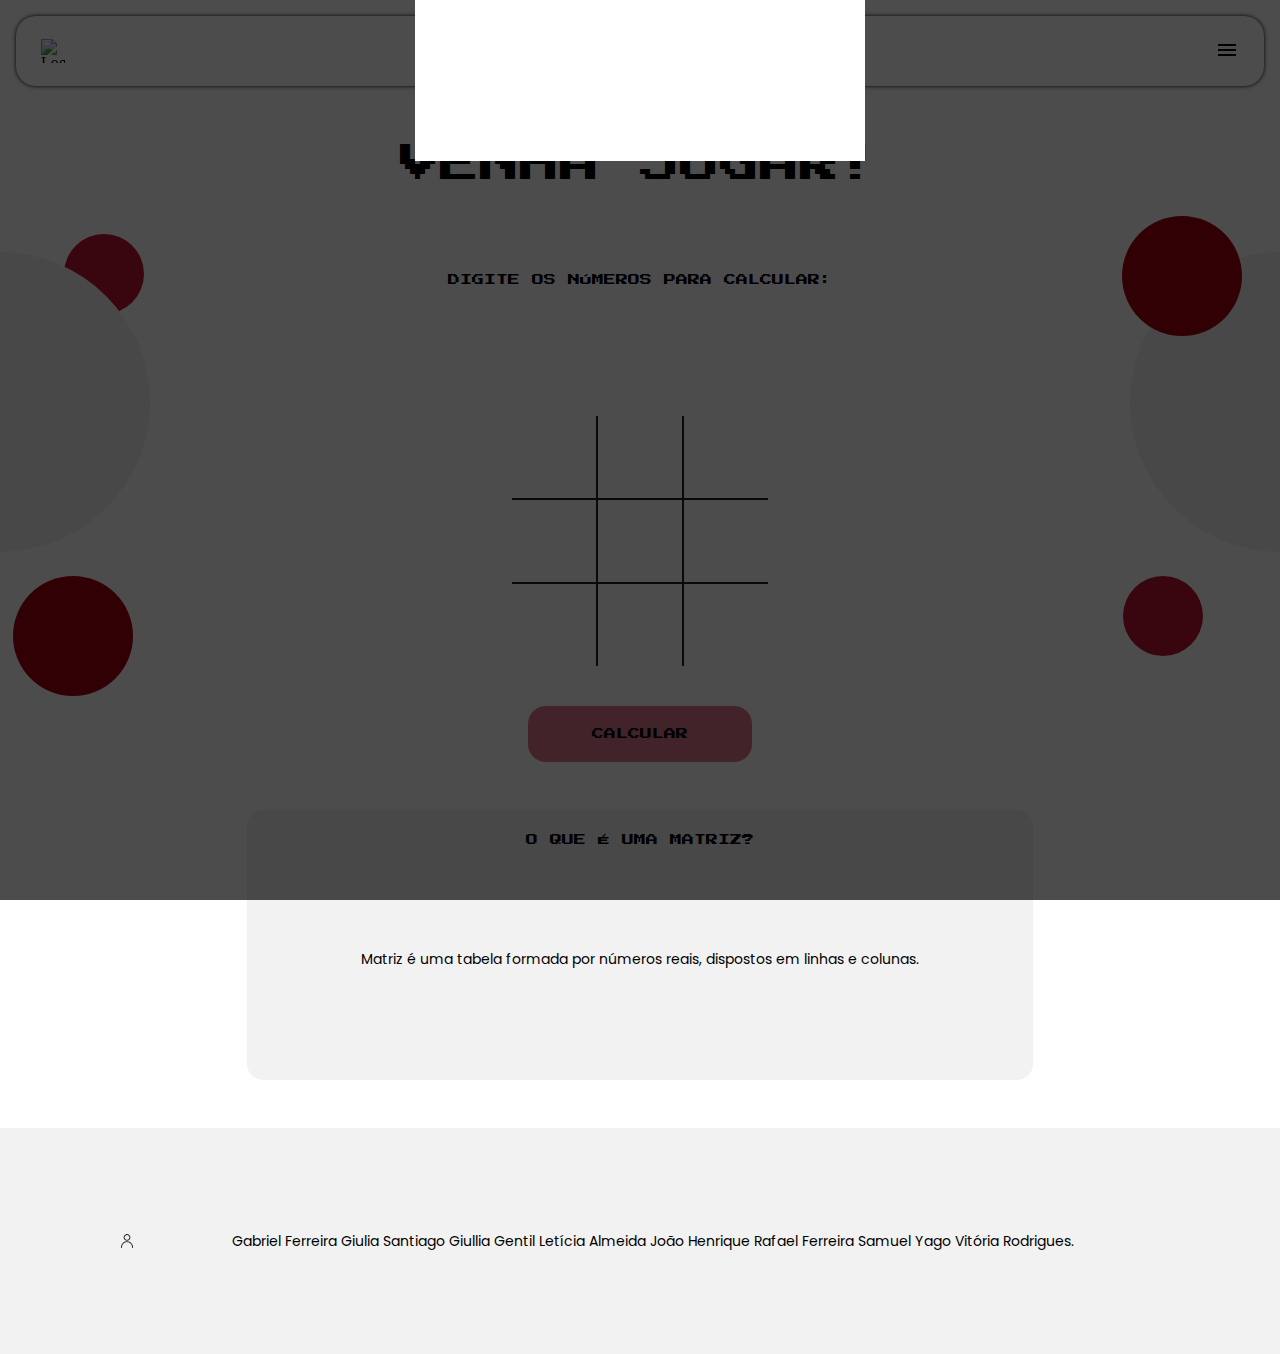
==== index.html @ 77f6a639 "Arrumei, fonte" ====
<!DOCTYPE html>
<html lang="pt-br">
<head>
    <meta charset="UTF-8">
    <meta name="viewport" content="width=device-width, initial-scale=1.0">
    <meta name="theme-color" content="#000">
    <link rel="shortcut icon" href="imagens/favicon.ico" type="image/x-icon">
    <link rel="stylesheet" href="./css/main.css">
    <title>MasterGame | Matriz</title>
    <link rel="stylesheet" href="./css/main.css">
    <script src="js/main.js"></script>
    <link rel="stylesheet" href="https://fonts.googleapis.com/css2?family=Material+Symbols+Outlined:opsz,wght,FILL,GRAD@20..48,100..700,0..1,-50..200" />
</head>
<body>
    <header>
        <section>
            <div class="popup" id="popup-1">
                <div class="overlay"></div>
                <div class="content">

                </div>
            </div>
        </section>
        <nav>
            <img class="logo" src="imagens/favicon.ico" alt="Logo MasterGame">
            <div class="minhaLogo">Master<span class="gradientGame">Game</span></div>
            <ul class="menu">
                <li>
                    <span class="material-symbols-outlined">menu</span>
                </li>
            </ul>
        </nav>
    </header>
    <main>
        <section id="title">
            <h1 class="titulo">VENHA JOGAR!</h1>
            <p class="text-subt">DIGITE OS NÚMEROS PARA CALCULAR:</p>
        </section>
        <section id="jogo">
            <div class="c1"></div>
            <div class="c2"></div>
            <div class="c3"></div>
            <div id="resultado">
                
            </div>
            <div id="matriz">
                <form action="a">
                    <input class="btl" type="number" name="" id="a1">
                    <input class="bt" type="number" name="" id="a2">
                    <input class="btr" type="number" name="" id="a3">
                </form>
                <form action="b">
                    <input class="bl" type="number" name="" id="b1">
                    <input type="number" name="" id="b2">
                    <input class="br" type="number" name="" id="b3">
                </form>
                <form action="c">
                    <input class="bbl" type="number" name="" id="c1">
                    <input class="bb" type="number" name="" id="c2">
                    <input class="bbr" type="number" name="" id="c3">
                </form>
            </div>
            <div class="c4"></div>
            <div class="c5"></div>
            <div class="c6"></div>
        </section>
        <section id="btn_game">
            <button class="text-subt btn btn_calculo" id="btn_C" onclick="matriz()">CALCULAR</button>
            <button class="text-subt btn btn_voltar" id="btn_V" onclick="voltar()">VOLTAR</button>
        </section>
        <section class="minhaMatriz">
            <h3 class="text-subt">O QUE É UMA MATRIZ?</h3>
            <p id="oqe" class="text">Matriz é uma tabela formada por números reais, dispostos em linhas e colunas.</p>
        </section>
    </main>
    <footer>
        <img id="icon" src="imagens/icon-svg.png" alt="">
        <p class="text">Gabriel Ferreira   Giulia Santiago  Giullia Gentil  Letícia Almeida  João Henrique  Rafael Ferreira  Samuel Yago  Vitória Rodrigues.</p>
    </footer>
</body>
</html>
---- css/main.css ----
/*base*/
@import url('base/reset.css');
@import url('base/tipography.css');
@import url('base/variaveis.css');

/*layout*/
@import url('layout/footer.css');
@import url('layout/main.css');
@import url('layout/nav.css');
@import url('layout/section_btn.css');
@import url('layout/section_jogo.css');
@import url('./layout/header.css');
@import url('layout/bodyemain.css');
@import url('layout/matriz.css');
@import url('layout/section_resultado.css');
@import url('layout/sobrenos.css');

/*module*/
@import url('module/button.css');
@import url('module/circle.css');
---- css/main.css ----
/*base*/
@import url('base/reset.css');
@import url('base/tipography.css');
@import url('base/variaveis.css');

/*layout*/
@import url('layout/footer.css');
@import url('layout/main.css');
@import url('layout/nav.css');
@import url('layout/section_btn.css');
@import url('layout/section_jogo.css');
@import url('./layout/header.css');
@import url('layout/bodyemain.css');
@import url('layout/matriz.css');
@import url('layout/section_resultado.css');
@import url('layout/sobrenos.css');

/*module*/
@import url('module/button.css');
@import url('module/circle.css');
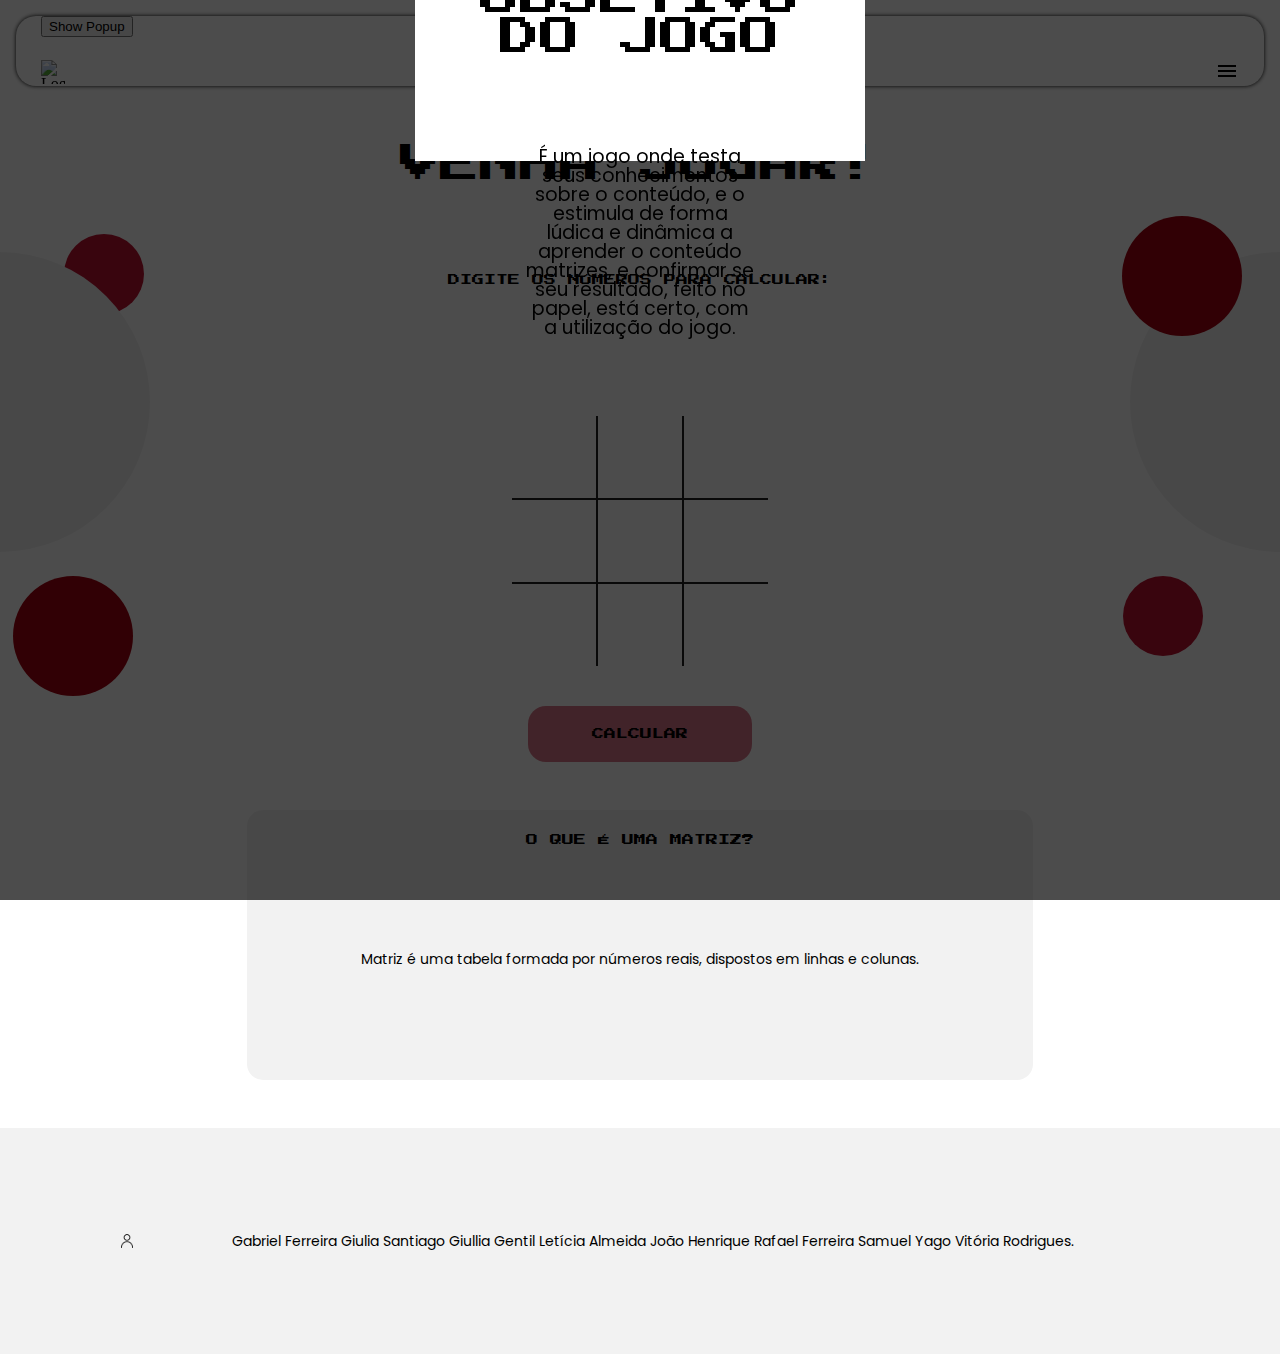
==== commit 81da06c3: "Merge branch 'main' of https://github.com/johegenesio/mastergame" ====
--- a/index.html
+++ b/index.html
@@ -17,9 +17,13 @@
             <div class="popup" id="popup-1">
                 <div class="overlay"></div>
                 <div class="content">
-
+                    <div class="close-btn" onclick="togglepopup()">&times;
+                </div>
+                    <h1>OBJETIVO DO JOGO</h1>
+                    <p>É um jogo onde testa seus conhecimentos sobre o conteúdo, e o estimula de forma lúdica e dinâmica a aprender o conteúdo matrizes, e confirmar se seu resultado, feito no papel, está certo, com a utilização do jogo.</p>
                 </div>
             </div>
+            <button onclick="togglepopup()">Show Popup</button>
         </section>
         <nav>
             <img class="logo" src="imagens/favicon.ico" alt="Logo MasterGame">
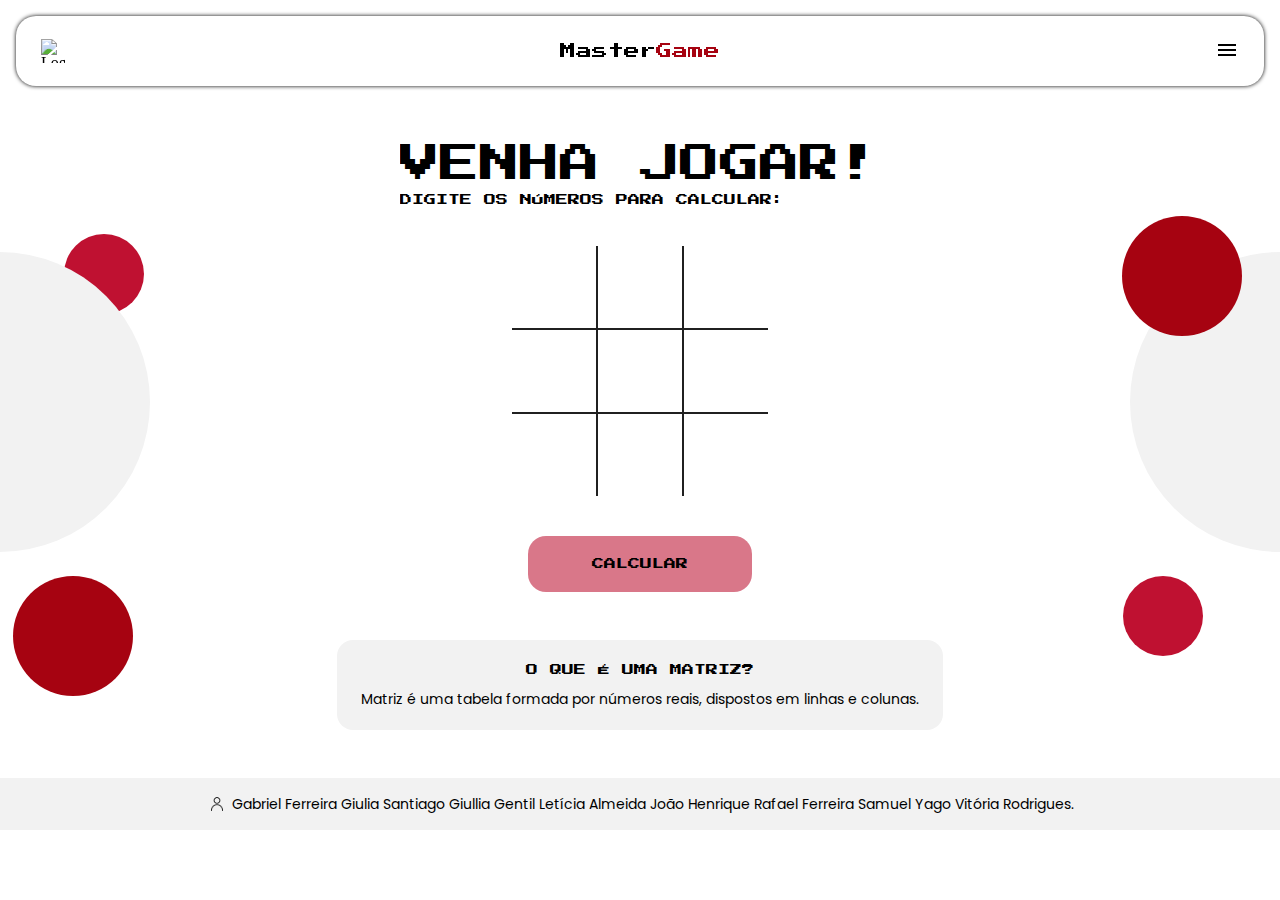
==== commit 1f172c4f: "." ====
--- a/index.html
+++ b/index.html
@@ -13,18 +13,6 @@
 </head>
 <body>
     <header>
-        <section>
-            <div class="popup" id="popup-1">
-                <div class="overlay"></div>
-                <div class="content">
-                    <div class="close-btn" onclick="togglepopup()">&times;
-                </div>
-                    <h1>OBJETIVO DO JOGO</h1>
-                    <p>É um jogo onde testa seus conhecimentos sobre o conteúdo, e o estimula de forma lúdica e dinâmica a aprender o conteúdo matrizes, e confirmar se seu resultado, feito no papel, está certo, com a utilização do jogo.</p>
-                </div>
-            </div>
-            <button onclick="togglepopup()">Show Popup</button>
-        </section>
         <nav>
             <img class="logo" src="imagens/favicon.ico" alt="Logo MasterGame">
             <div class="minhaLogo">Master<span class="gradientGame">Game</span></div>
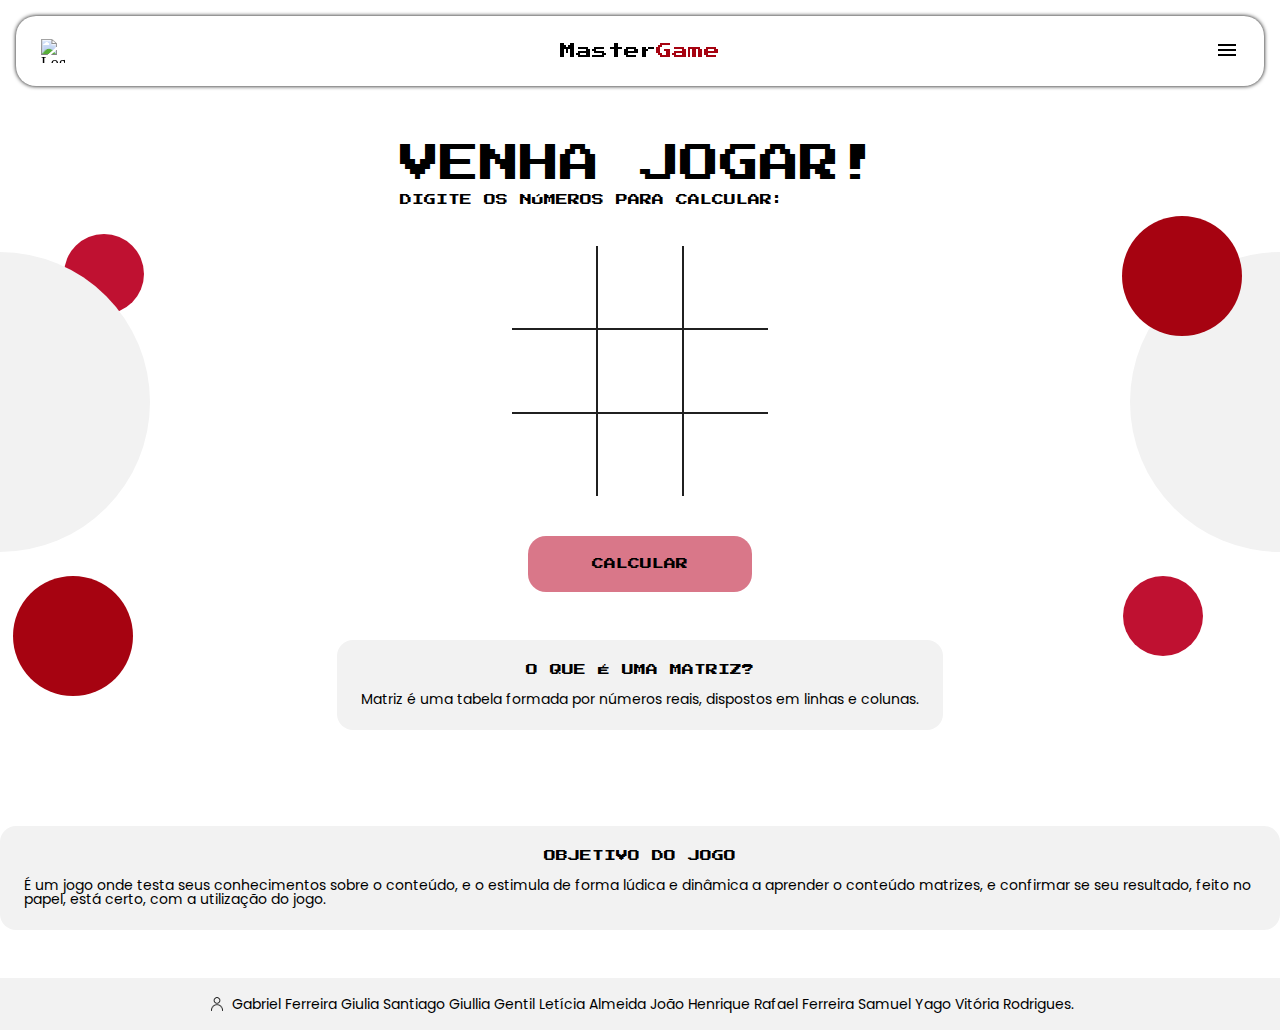
==== commit effd62b3: "." ====
--- a/index.html
+++ b/index.html
@@ -64,6 +64,10 @@
             <h3 class="text-subt">O QUE É UMA MATRIZ?</h3>
             <p id="oqe" class="text">Matriz é uma tabela formada por números reais, dispostos em linhas e colunas.</p>
         </section>
+        <section class="objetivo">
+            <h3 class="text-subt">OBJETIVO DO JOGO</h3>
+            <p id="objetivo" class="text">É um jogo onde testa seus conhecimentos sobre o conteúdo, e o estimula de forma lúdica e dinâmica a aprender o conteúdo matrizes, e confirmar se seu resultado, feito no papel, está certo, com a utilização do jogo.</p>
+        </section>
     </main>
     <footer>
         <img id="icon" src="imagens/icon-svg.png" alt="">
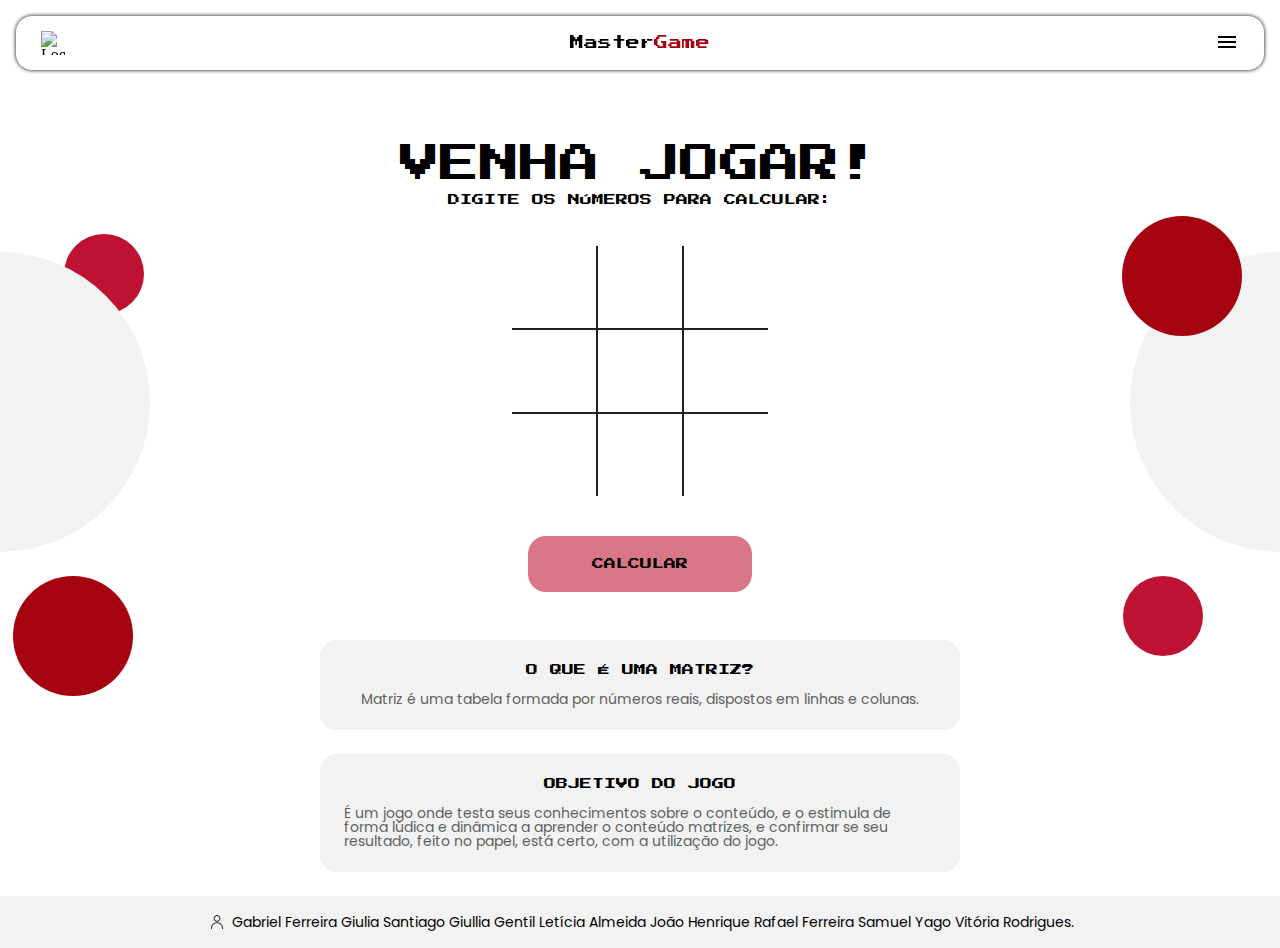
==== commit 60d4d659: "O fim de quase" ====
--- a/index.html
+++ b/index.html
@@ -1,26 +1,45 @@
 <!DOCTYPE html>
 <html lang="pt-br">
+
 <head>
     <meta charset="UTF-8">
     <meta name="viewport" content="width=device-width, initial-scale=1.0">
     <meta name="theme-color" content="#000">
     <link rel="shortcut icon" href="imagens/favicon.ico" type="image/x-icon">
-    <link rel="stylesheet" href="./css/main.css">
     <title>MasterGame | Matriz</title>
     <link rel="stylesheet" href="./css/main.css">
-    <script src="js/main.js"></script>
-    <link rel="stylesheet" href="https://fonts.googleapis.com/css2?family=Material+Symbols+Outlined:opsz,wght,FILL,GRAD@20..48,100..700,0..1,-50..200" />
+    <script src="js/main.js" defer></script>
+    <link rel="stylesheet"
+        href="https://fonts.googleapis.com/css2?family=Material+Symbols+Outlined:opsz,wght,FILL,GRAD@20..48,100..700,0..1,-50..200" />
 </head>
+
 <body>
     <header>
         <nav>
             <img class="logo" src="imagens/favicon.ico" alt="Logo MasterGame">
             <div class="minhaLogo">Master<span class="gradientGame">Game</span></div>
             <ul class="menu">
-                <li>
-                    <span class="material-symbols-outlined">menu</span>
+                <li id="menuIcon">
+                    <span class="material-symbols-outlined" >menu</span>
                 </li>
             </ul>
+            <div class="menu-content" id="menuContent">
+                <div class="fechar" id="menuFechar">
+                    <span class="material-symbols-outlined">close</span>
+                </div>
+                <div class="caminhos">
+                    <ul class="list_link_menu">
+                        <li class="link_menu">
+                            <a class="text link_menu" href="./home.html">Home<span
+                                    class="material-symbols-outlined">home</span></a>
+                        </li>
+                        <li class="link_menu">
+                            <a class="text link_menu" href="./sobre.html">Sobre<span
+                                    class="material-symbols-outlined">login</span></a>
+                        </li>
+                    </ul>
+                </div>
+            </div>
         </nav>
     </header>
     <main>
@@ -33,7 +52,7 @@
             <div class="c2"></div>
             <div class="c3"></div>
             <div id="resultado">
-                
+
             </div>
             <div id="matriz">
                 <form action="a">
@@ -66,12 +85,16 @@
         </section>
         <section class="objetivo">
             <h3 class="text-subt">OBJETIVO DO JOGO</h3>
-            <p id="objetivo" class="text">É um jogo onde testa seus conhecimentos sobre o conteúdo, e o estimula de forma lúdica e dinâmica a aprender o conteúdo matrizes, e confirmar se seu resultado, feito no papel, está certo, com a utilização do jogo.</p>
+            <p id="objetivo" class="text">É um jogo onde testa seus conhecimentos sobre o conteúdo, e o estimula de
+                forma lúdica e dinâmica a aprender o conteúdo matrizes, e confirmar se seu resultado, feito no papel,
+                está certo, com a utilização do jogo.</p>
         </section>
     </main>
     <footer>
         <img id="icon" src="imagens/icon-svg.png" alt="">
-        <p class="text">Gabriel Ferreira   Giulia Santiago  Giullia Gentil  Letícia Almeida  João Henrique  Rafael Ferreira  Samuel Yago  Vitória Rodrigues.</p>
+        <p class="text">Gabriel Ferreira Giulia Santiago Giullia Gentil Letícia Almeida João Henrique Rafael Ferreira
+            Samuel Yago Vitória Rodrigues.</p>
     </footer>
 </body>
+
 </html>--- a/css/main.css
+++ b/css/main.css
@@ -14,7 +14,12 @@
 @import url('layout/matriz.css');
 @import url('layout/section_resultado.css');
 @import url('layout/sobrenos.css');
+@import url('layout/section_title.css');
+@import url('layout/section_oqe_obj.css');
 
 /*module*/
 @import url('module/button.css');
-@import url('module/circle.css');+@import url('module/circle.css');
+@import url('module/menu.css');
+
+
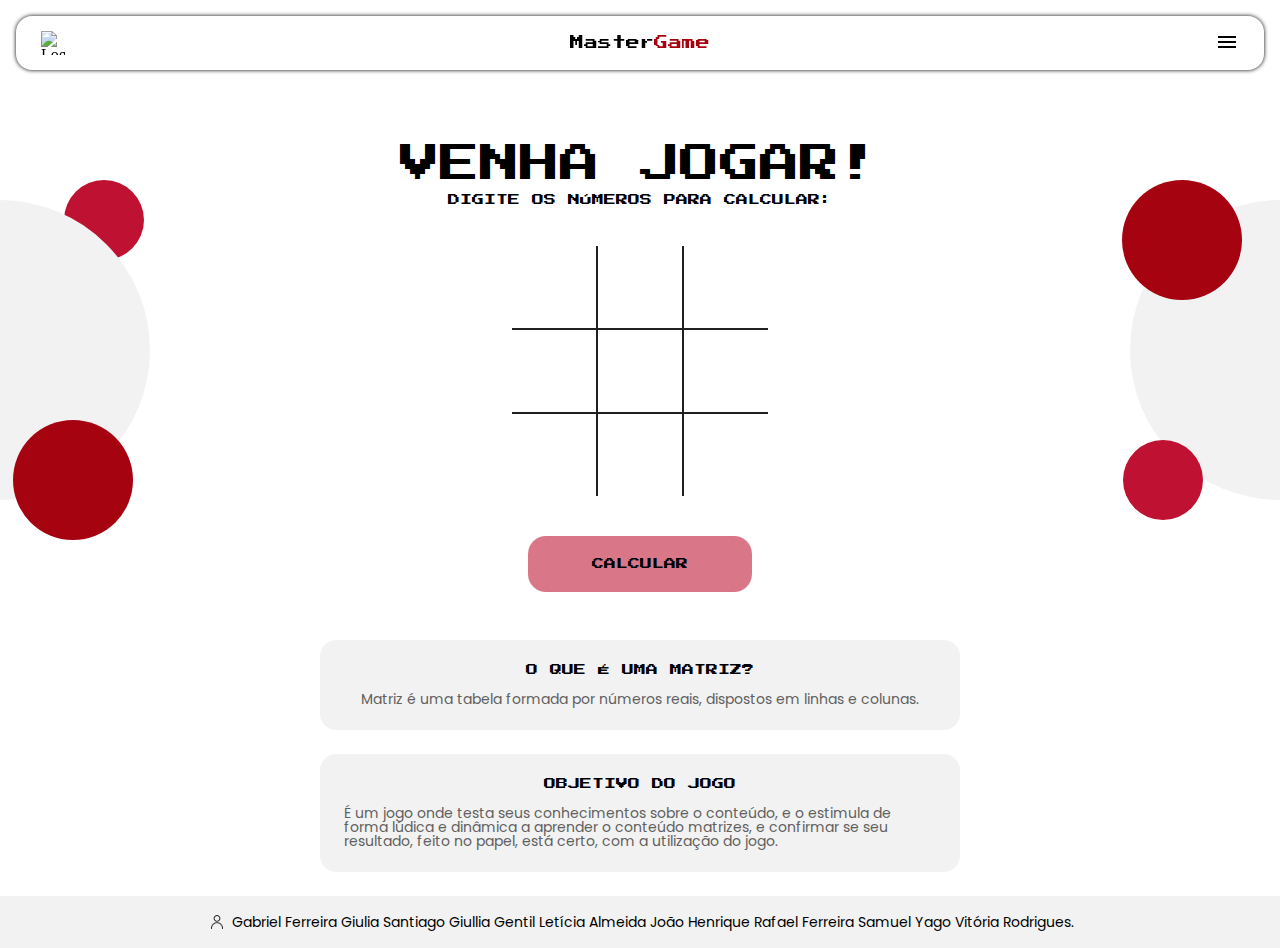
==== commit f46a636e: "Sobre, contato" ====
--- a/index.html
+++ b/index.html
@@ -30,7 +30,7 @@
                 <div class="caminhos">
                     <ul class="list_link_menu">
                         <li class="link_menu">
-                            <a class="text link_menu" href="./home.html">Home<span
+                            <a class="text link_menu" href="./home.html">Página Inicial<span
                                     class="material-symbols-outlined">home</span></a>
                         </li>
                         <li class="link_menu">
--- a/css/main.css
+++ b/css/main.css
@@ -9,17 +9,19 @@
 @import url('layout/nav.css');
 @import url('layout/section_btn.css');
 @import url('layout/section_jogo.css');
-@import url('./layout/header.css');
+@import url('layout/header.css');
 @import url('layout/bodyemain.css');
 @import url('layout/matriz.css');
 @import url('layout/section_resultado.css');
 @import url('layout/sobrenos.css');
 @import url('layout/section_title.css');
+@import url('layout/section_contato.css');
 @import url('layout/section_oqe_obj.css');
 
 /*module*/
 @import url('module/button.css');
 @import url('module/circle.css');
 @import url('module/menu.css');
+@import url('module/input.css');
 
 
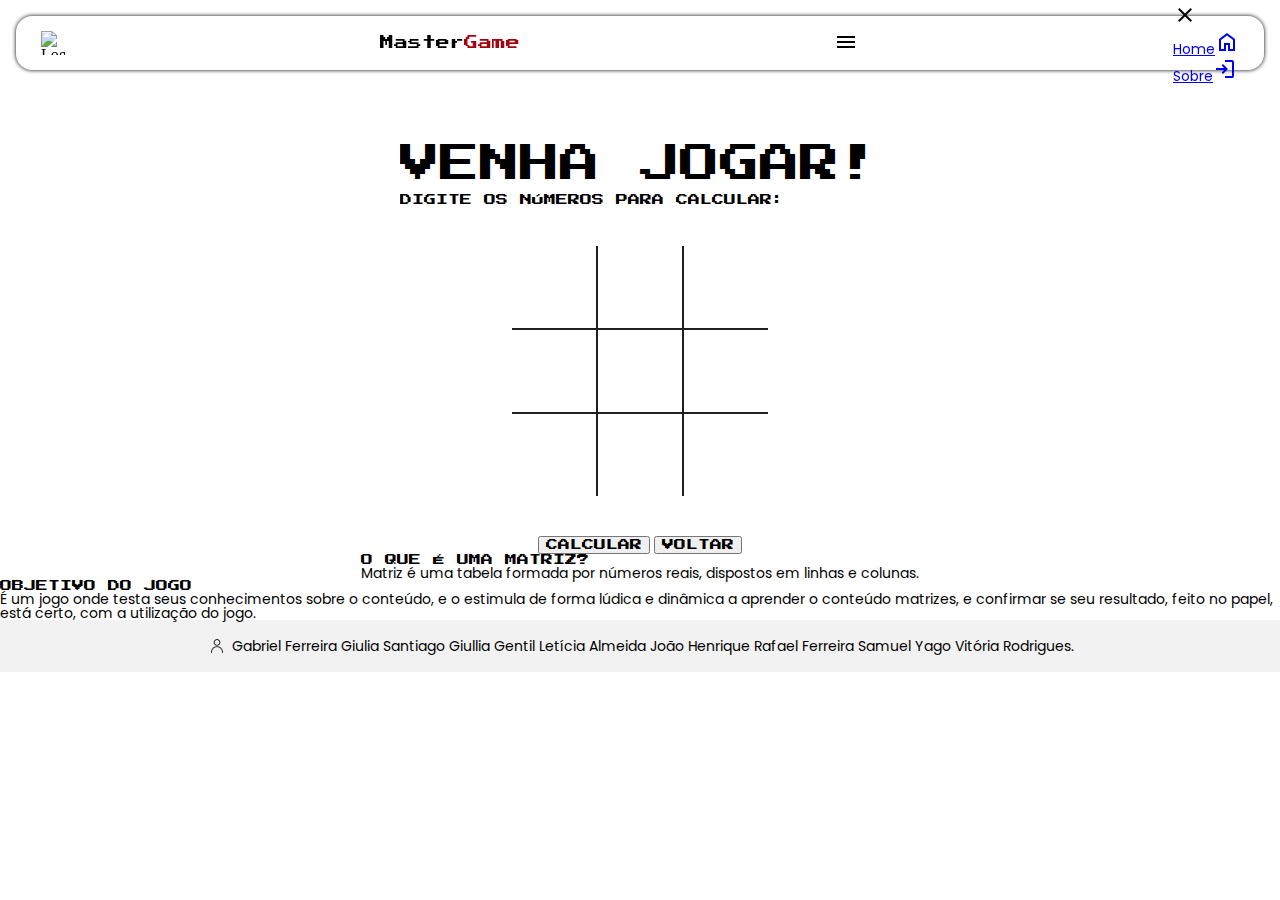
==== commit 27fa3ec3: "Ataulização" ====
--- a/index.html
+++ b/index.html
@@ -30,7 +30,7 @@
                 <div class="caminhos">
                     <ul class="list_link_menu">
                         <li class="link_menu">
-                            <a class="text link_menu" href="./home.html">Página Inicial<span
+                            <a class="text link_menu" href="./home.html">Home<span
                                     class="material-symbols-outlined">home</span></a>
                         </li>
                         <li class="link_menu">
--- a/css/main.css
+++ b/css/main.css
@@ -9,19 +9,22 @@
 @import url('layout/nav.css');
 @import url('layout/section_btn.css');
 @import url('layout/section_jogo.css');
-@import url('layout/header.css');
+@import url('./layout/header.css');
 @import url('layout/bodyemain.css');
 @import url('layout/matriz.css');
 @import url('layout/section_resultado.css');
 @import url('layout/sobrenos.css');
+<<<<<<< HEAD
+@import url('layout/banner.css');
+=======
 @import url('layout/section_title.css');
-@import url('layout/section_contato.css');
 @import url('layout/section_oqe_obj.css');
+>>>>>>> eac2e5dfcd72e402a5f02ebc76dad93554e4971f
 
 /*module*/
 @import url('module/button.css');
 @import url('module/circle.css');
 @import url('module/menu.css');
-@import url('module/input.css');
 
 
+
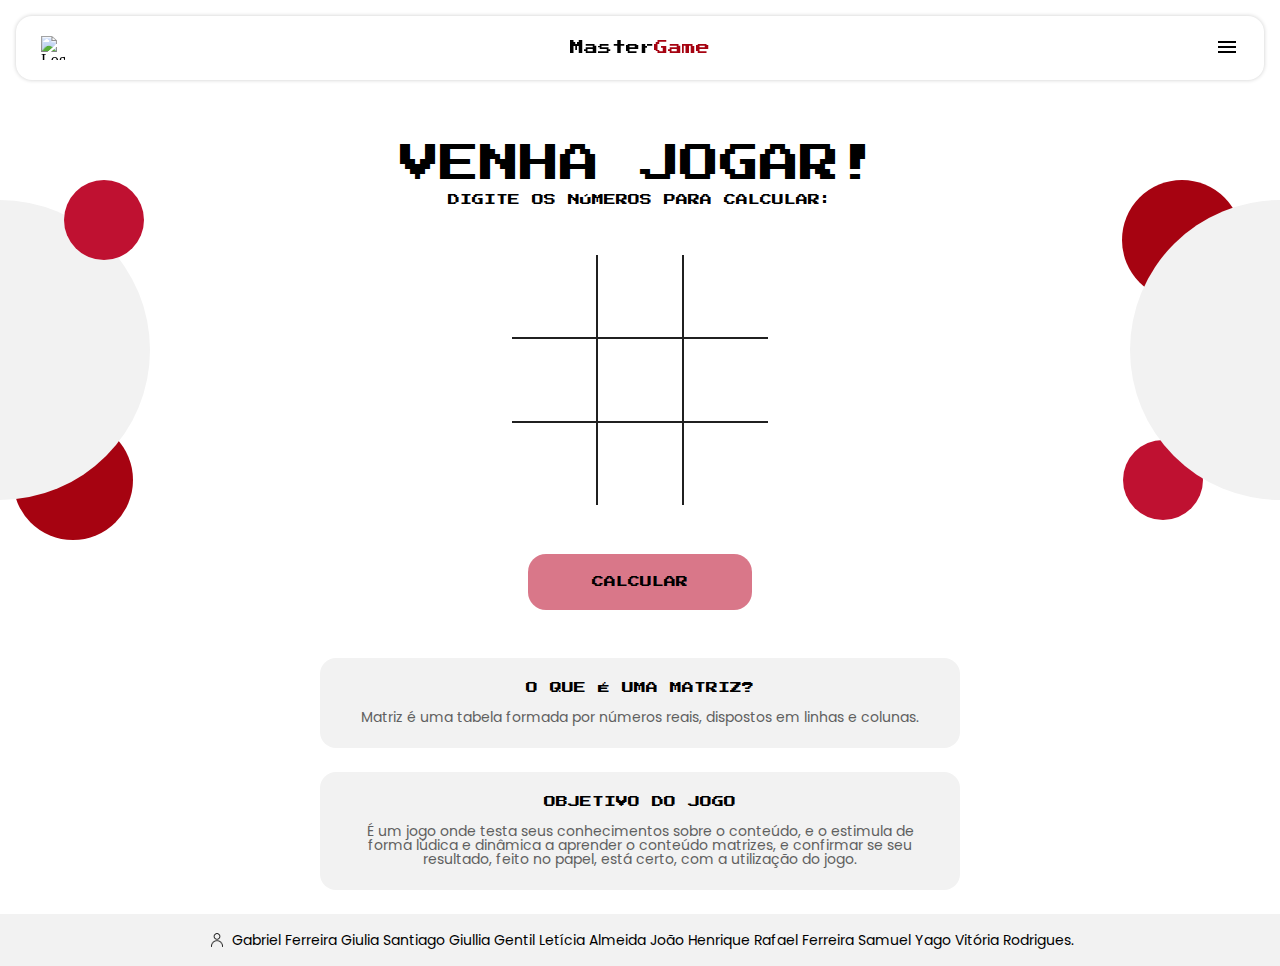
==== commit 2966b1de: "." ====
--- a/index.html
+++ b/index.html
@@ -30,8 +30,8 @@
                 <div class="caminhos">
                     <ul class="list_link_menu">
                         <li class="link_menu">
-                            <a class="text link_menu" href="./home.html">Home<span
-                                    class="material-symbols-outlined">home</span></a>
+                            <a class="text link_menu" href="./index.html">Jogo<span
+                                    class="material-symbols-outlined">sports_esports</span></a>
                         </li>
                         <li class="link_menu">
                             <a class="text link_menu" href="./sobre.html">Sobre<span
--- a/css/main.css
+++ b/css/main.css
@@ -9,22 +9,20 @@
 @import url('layout/nav.css');
 @import url('layout/section_btn.css');
 @import url('layout/section_jogo.css');
-@import url('./layout/header.css');
+@import url('layout/header.css');
 @import url('layout/bodyemain.css');
 @import url('layout/matriz.css');
 @import url('layout/section_resultado.css');
 @import url('layout/sobrenos.css');
-<<<<<<< HEAD
 @import url('layout/banner.css');
-=======
+@import url('layout/section_oqe_obj.css');
 @import url('layout/section_title.css');
-@import url('layout/section_oqe_obj.css');
->>>>>>> eac2e5dfcd72e402a5f02ebc76dad93554e4971f
 
 /*module*/
 @import url('module/button.css');
 @import url('module/circle.css');
 @import url('module/menu.css');
+@import url('module/input.css');
 
 
 
